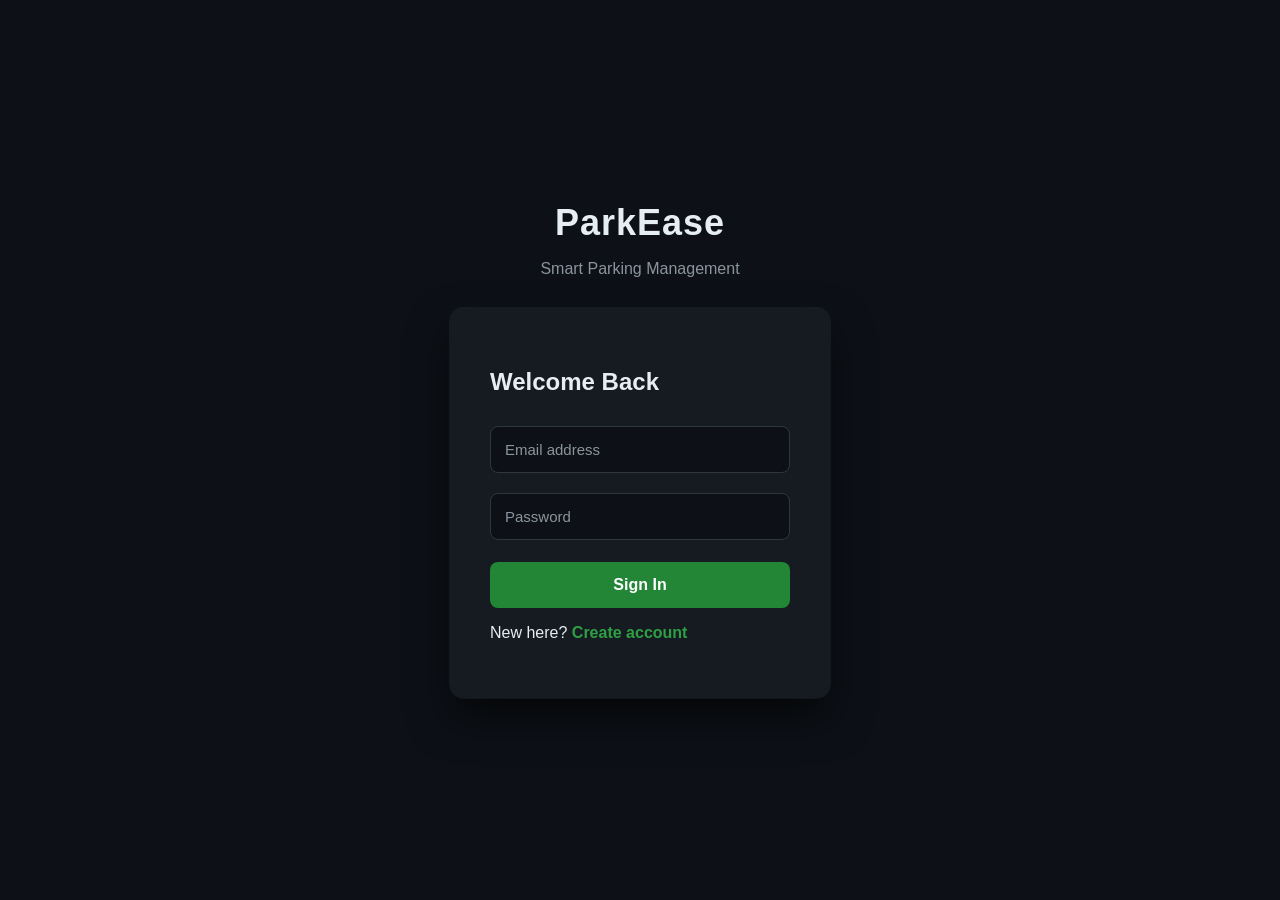
==== parkease/src/main/resources/static/login.html @ d3e1d36f "frontend of login and signup made" ====
<!DOCTYPE html>

<html>
<head>
<meta charset="UTF-8">
<title>ParkEase — Login</title>
<link rel="stylesheet" href="style.css">
</head>

<body>

<div class="auth-wrapper">


<div class="brand">
    <h1>ParkEase</h1>
    <p>Smart Parking Management</p>
</div>

<div class="auth-card">
    <h2>Welcome Back</h2>

    <form onsubmit="loginUser(event)">
        <input type="email" placeholder="Email address" required>
        <input type="password" placeholder="Password" required>

        <button type="submit">Sign In</button>
    </form>

    <p class="switch">
        New here?
        <a href="signup.html">Create account</a>
    </p>
</div>


</div>

<script src="auth.js"></script>

</body>
</html>
---- parkease/src/main/resources/static/style.css ----
*{
box-sizing:border-box;
font-family:-apple-system,BlinkMacSystemFont,"Segoe UI",Roboto,sans-serif;
}

body{
margin:0;
background:#0d1117;
height:100vh;
display:flex;
justify-content:center;
align-items:center;
color:#e6edf3;
}

/* Brand section */
.brand{
text-align:center;
margin-bottom:30px;
}

.brand h1{
font-size:36px;
margin:0;
letter-spacing:1px;
}

.brand p{
color:#8b949e;
}

/* Card */
.auth-card{
width:380px;
padding:40px;
border-radius:14px;
background:#161b22;
box-shadow:
0 0 0 1px rgba(255,255,255,0.05),
0 20px 40px rgba(0,0,0,0.6);
}

/* Heading */
.auth-card h2{
margin-bottom:20px;
font-weight:600;
}

/* Inputs */
input{
width:100%;
padding:14px;
margin:10px 0;
border-radius:8px;
border:1px solid #30363d;
background:#0d1117;
color:white;
font-size:15px;
transition:0.2s;
}

input::placeholder{
color:#8b949e;
}

input:focus{
outline:none;
border-color:#238636;
box-shadow:0 0 0 2px rgba(35,134,54,0.3);
}

/* Button */
button{
width:100%;
padding:14px;
margin-top:12px;
background:#238636;
border:none;
border-radius:8px;
color:white;
font-size:16px;
font-weight:600;
cursor:pointer;
transition:0.2s;
}

button:hover

/* Links */
.switch{
text-align:center;
margin-top:18px;
color:#8b949e;
}

a{
color:#2ea043;
text-decoration:none;
font-weight:600;
}
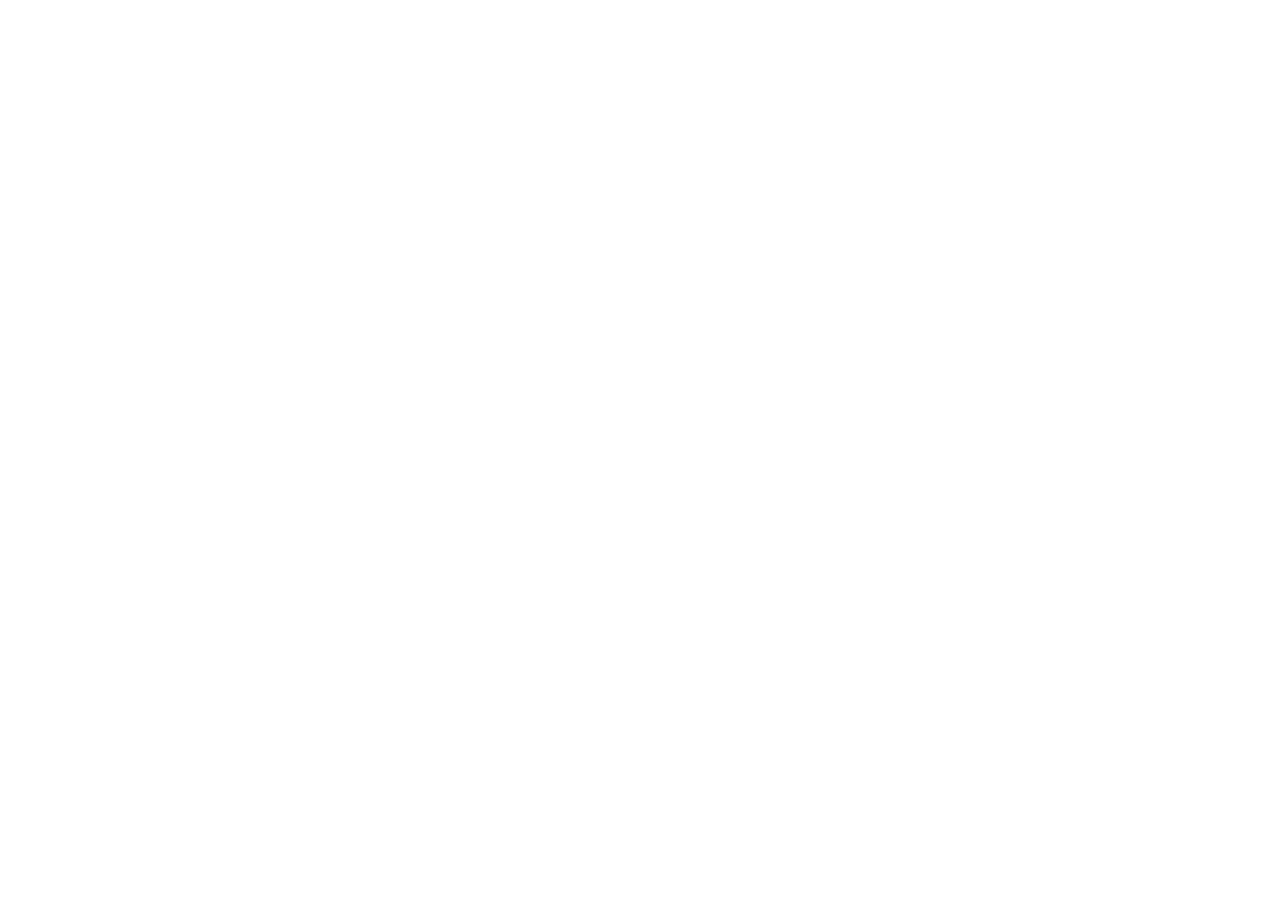
==== commit cbe234c7: "added more files to the fole schema" ====
--- a/parkease/src/main/resources/static/login.html
+++ b/parkease/src/main/resources/static/login.html
@@ -1,4 +1,4 @@
-<!DOCTYPE html>
+<!-- <!DOCTYPE html>
 
 <html>
 <head>
@@ -21,11 +21,11 @@
     <h2>Welcome Back</h2>
 
     <form onsubmit="loginUser(event)">
-        <input type="email" placeholder="Email address" required>
-        <input type="password" placeholder="Password" required>
+    <input id="email" type="email" placeholder="Email address" required>
+    <input id="password" type="password" placeholder="Password" required>
 
-        <button type="submit">Sign In</button>
-    </form>
+    <button type="submit">Sign In</button>
+</form>
 
     <p class="switch">
         New here?
@@ -39,4 +39,4 @@
 <script src="auth.js"></script>
 
 </body>
-</html>
+</html> -->
